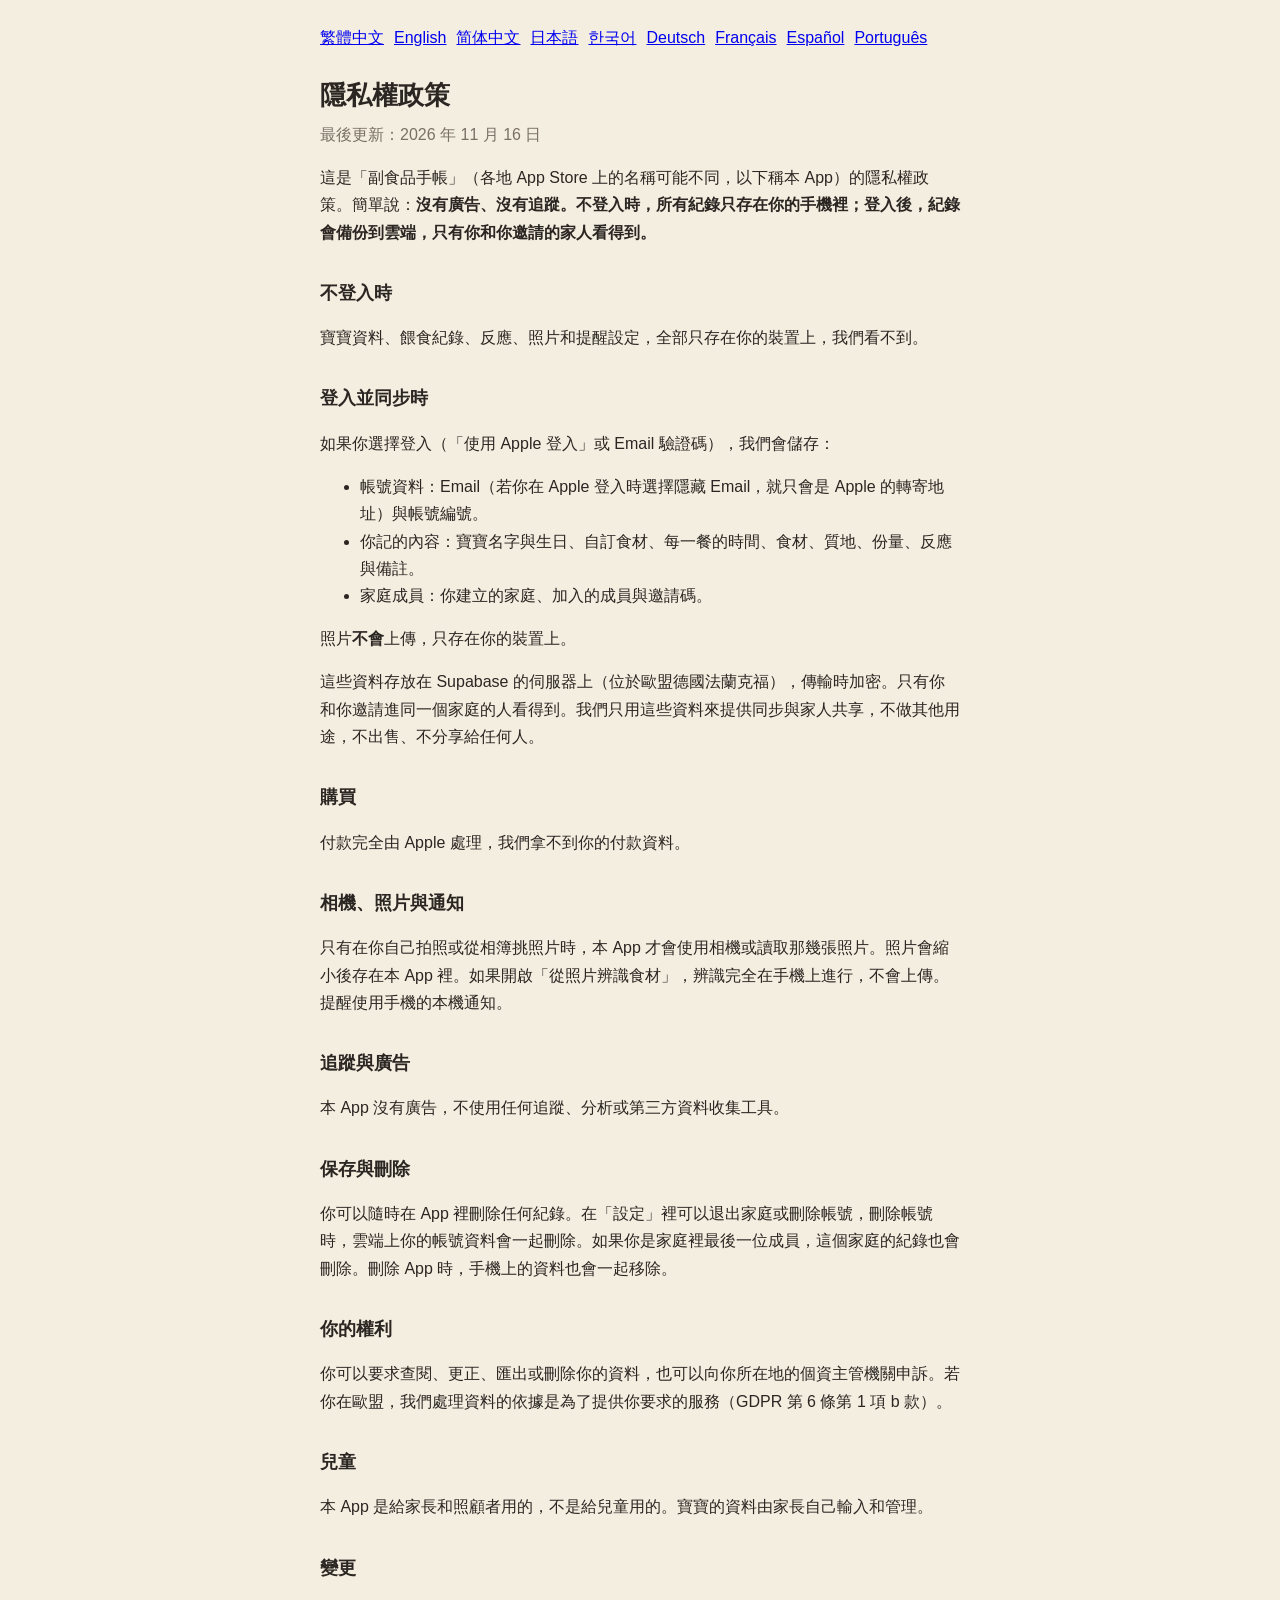
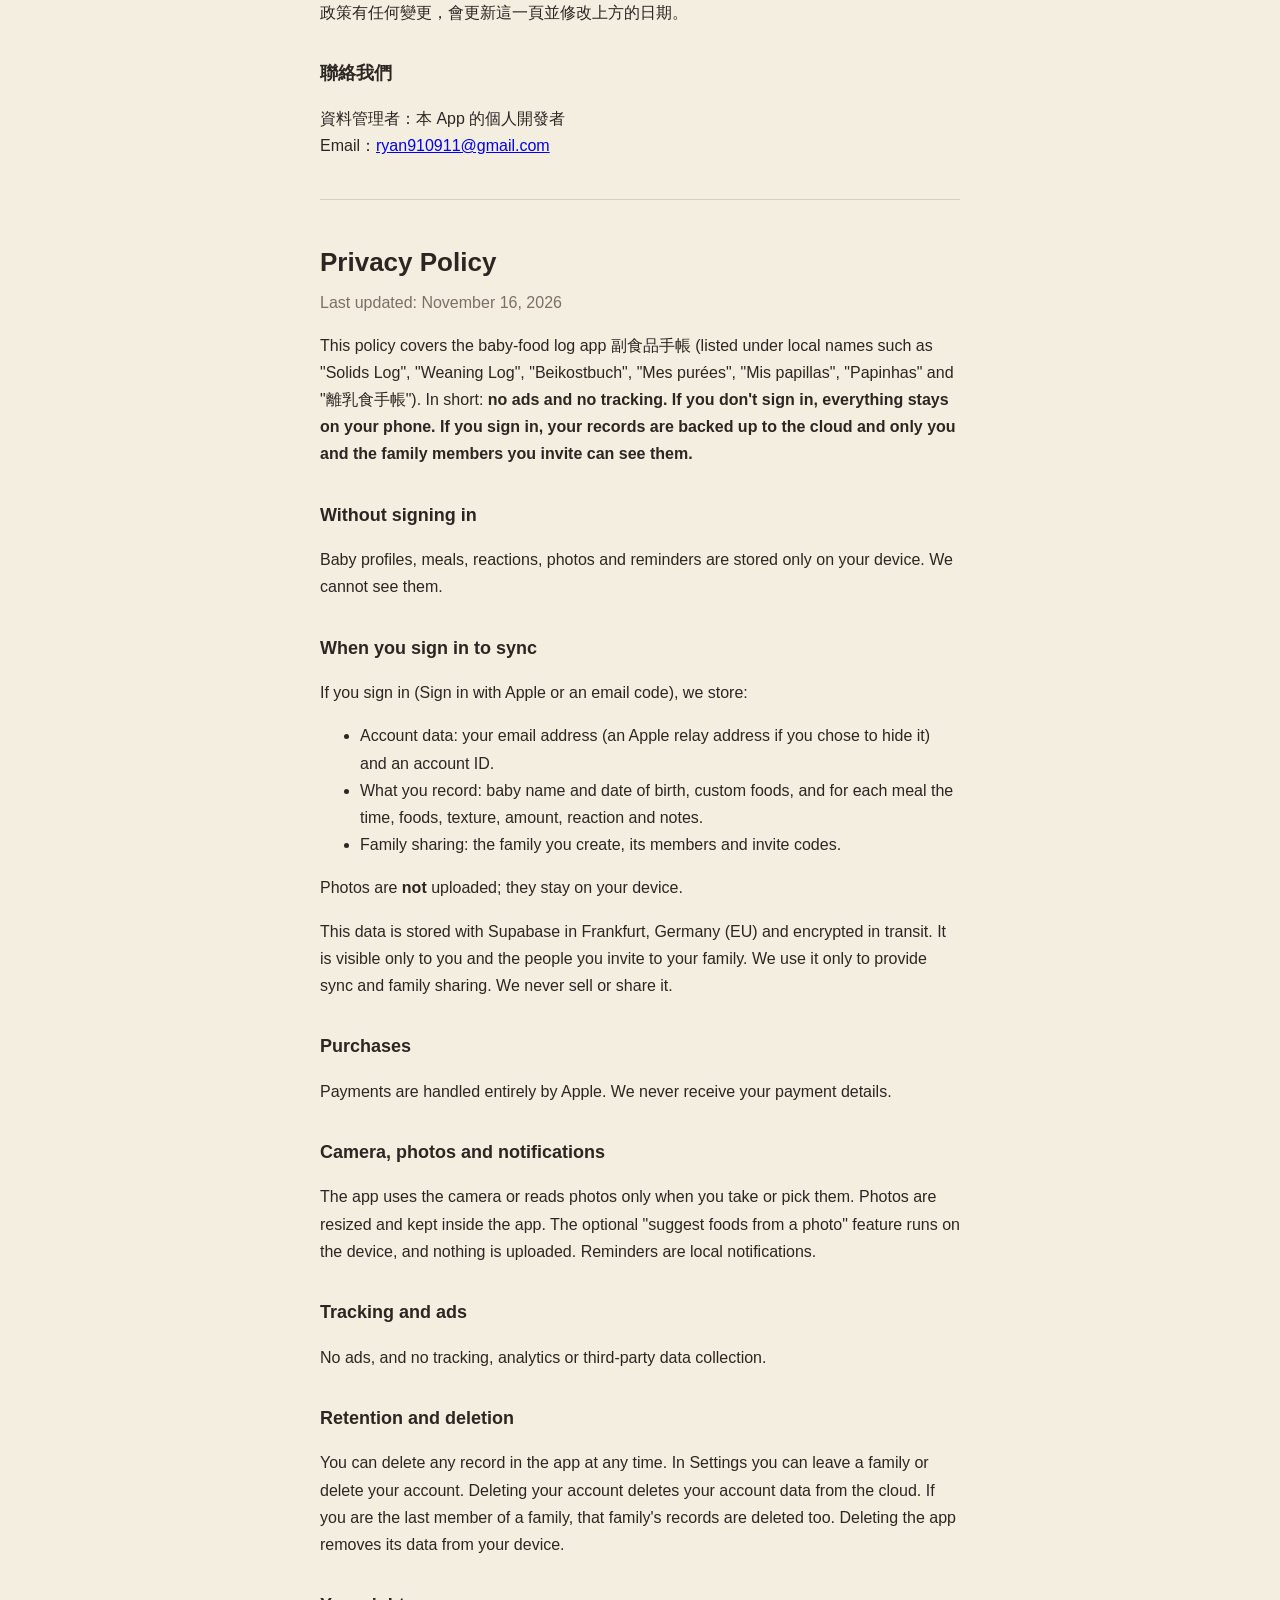
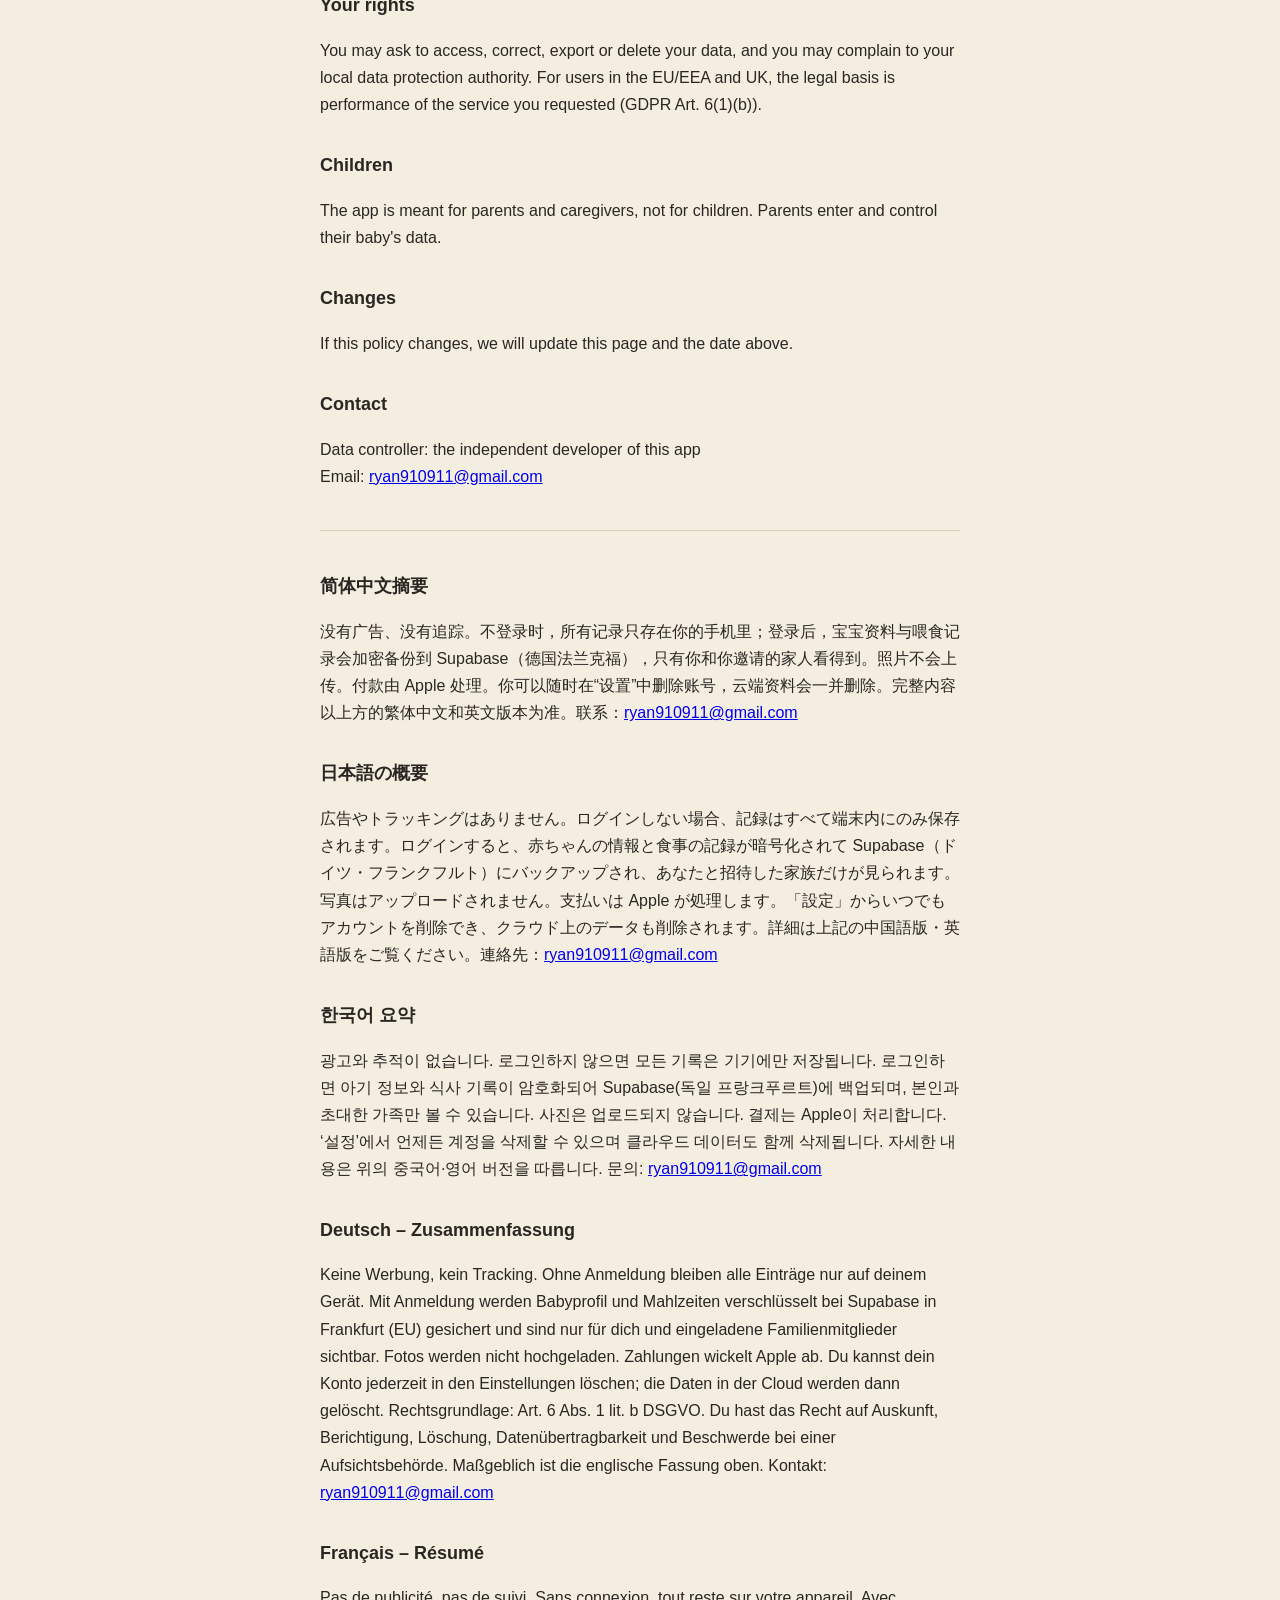
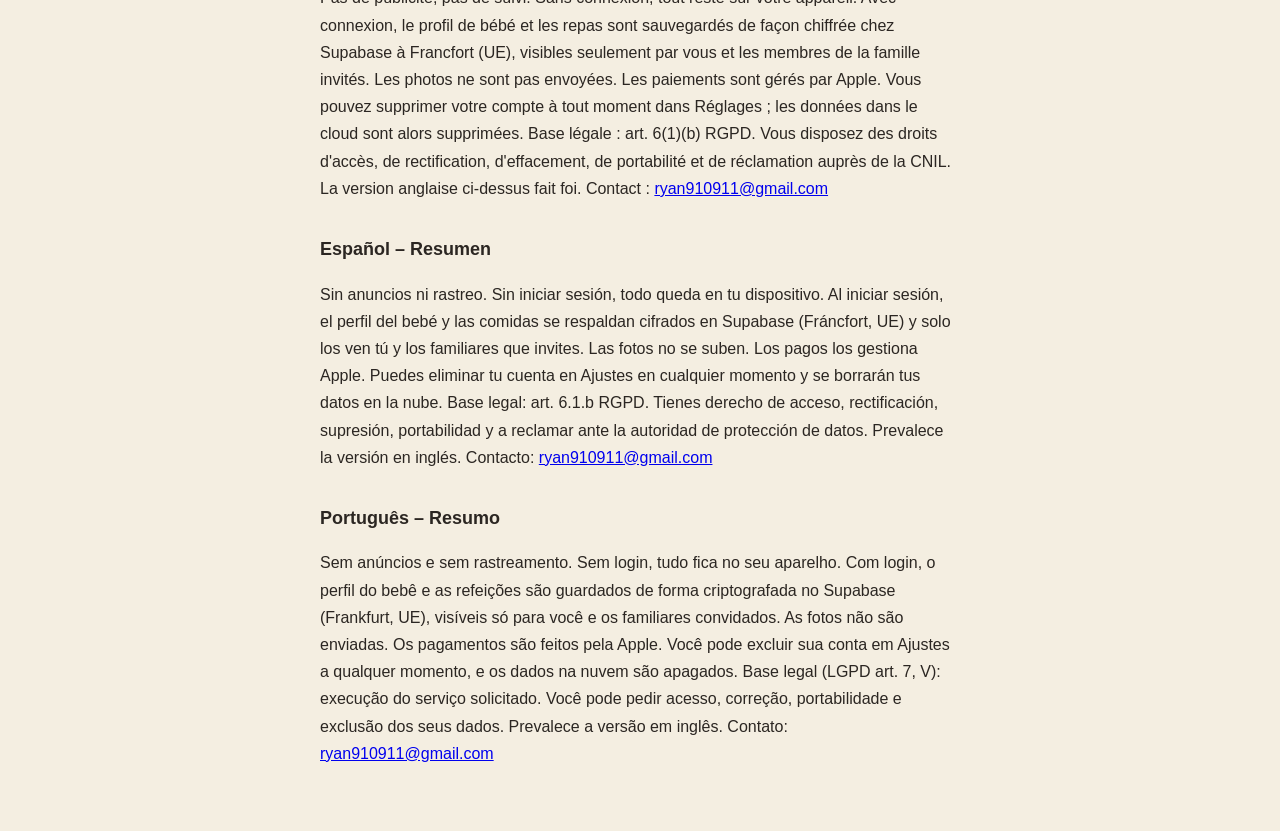
==== weaning/index.html @ 43e3ac85 "Add privacy policy for the baby-food log app Co-Authored-By: Claude Opus 5.5 <noreply@anthropic.com>" ====
<!doctype html>
<html lang="zh-Hant">
<head>
<meta charset="utf-8">
<meta name="viewport" content="width=device-width, initial-scale=1">
<title>隱私權政策 Privacy Policy – 副食品手帳</title>
<style>
  body { font-family: -apple-system, "PingFang TC", "Hiragino Sans", sans-serif; background: #F4EEE1; color: #2B2622; margin: 0; padding: 24px 16px 48px; line-height: 1.7; }
  main { max-width: 640px; margin: 0 auto; }
  h1 { font-size: 26px; margin-bottom: 4px; }
  h2 { font-size: 18px; margin-top: 32px; }
  p.date { color: #7A7064; margin-top: 0; }
  hr { border: none; border-top: 1px solid #D8CDB8; margin: 40px 0; }
  nav a { margin-right: 10px; }
</style>
</head>
<body>
<main>
<nav><a href="#zh-Hant">繁體中文</a><a href="#en">English</a><a href="#zh-Hans">简体中文</a><a href="#ja">日本語</a><a href="#ko">한국어</a><a href="#de">Deutsch</a><a href="#fr">Français</a><a href="#es">Español</a><a href="#pt">Português</a></nav>

<section id="zh-Hant" lang="zh-Hant">
<h1>隱私權政策</h1>
<p class="date">最後更新：2026 年 11 月 16 日</p>
<p>這是「副食品手帳」（各地 App Store 上的名稱可能不同，以下稱本 App）的隱私權政策。簡單說：<strong>沒有廣告、沒有追蹤。不登入時，所有紀錄只存在你的手機裡；登入後，紀錄會備份到雲端，只有你和你邀請的家人看得到。</strong></p>

<h2>不登入時</h2>
<p>寶寶資料、餵食紀錄、反應、照片和提醒設定，全部只存在你的裝置上，我們看不到。</p>

<h2>登入並同步時</h2>
<p>如果你選擇登入（「使用 Apple 登入」或 Email 驗證碼），我們會儲存：</p>
<ul>
<li>帳號資料：Email（若你在 Apple 登入時選擇隱藏 Email，就只會是 Apple 的轉寄地址）與帳號編號。</li>
<li>你記的內容：寶寶名字與生日、自訂食材、每一餐的時間、食材、質地、份量、反應與備註。</li>
<li>家庭成員：你建立的家庭、加入的成員與邀請碼。</li>
</ul>
<p>照片<strong>不會</strong>上傳，只存在你的裝置上。</p>
<p>這些資料存放在 Supabase 的伺服器上（位於歐盟德國法蘭克福），傳輸時加密。只有你和你邀請進同一個家庭的人看得到。我們只用這些資料來提供同步與家人共享，不做其他用途，不出售、不分享給任何人。</p>

<h2>購買</h2>
<p>付款完全由 Apple 處理，我們拿不到你的付款資料。</p>

<h2>相機、照片與通知</h2>
<p>只有在你自己拍照或從相簿挑照片時，本 App 才會使用相機或讀取那幾張照片。照片會縮小後存在本 App 裡。如果開啟「從照片辨識食材」，辨識完全在手機上進行，不會上傳。提醒使用手機的本機通知。</p>

<h2>追蹤與廣告</h2>
<p>本 App 沒有廣告，不使用任何追蹤、分析或第三方資料收集工具。</p>

<h2>保存與刪除</h2>
<p>你可以隨時在 App 裡刪除任何紀錄。在「設定」裡可以退出家庭或刪除帳號，刪除帳號時，雲端上你的帳號資料會一起刪除。如果你是家庭裡最後一位成員，這個家庭的紀錄也會刪除。刪除 App 時，手機上的資料也會一起移除。</p>

<h2>你的權利</h2>
<p>你可以要求查閱、更正、匯出或刪除你的資料，也可以向你所在地的個資主管機關申訴。若你在歐盟，我們處理資料的依據是為了提供你要求的服務（GDPR 第 6 條第 1 項 b 款）。</p>

<h2>兒童</h2>
<p>本 App 是給家長和照顧者用的，不是給兒童用的。寶寶的資料由家長自己輸入和管理。</p>

<h2>變更</h2>
<p>政策有任何變更，會更新這一頁並修改上方的日期。</p>

<h2>聯絡我們</h2>
<p>資料管理者：本 App 的個人開發者<br>Email：<a href="mailto:ryan910911@gmail.com">ryan910911@gmail.com</a></p>
</section>

<hr>

<section id="en" lang="en">
<h1>Privacy Policy</h1>
<p class="date">Last updated: November 16, 2026</p>
<p>This policy covers the baby-food log app 副食品手帳 (listed under local names such as "Solids Log", "Weaning Log", "Beikostbuch", "Mes purées", "Mis papillas", "Papinhas" and "離乳食手帳"). In short: <strong>no ads and no tracking. If you don't sign in, everything stays on your phone. If you sign in, your records are backed up to the cloud and only you and the family members you invite can see them.</strong></p>
<h2>Without signing in</h2>
<p>Baby profiles, meals, reactions, photos and reminders are stored only on your device. We cannot see them.</p>
<h2>When you sign in to sync</h2>
<p>If you sign in (Sign in with Apple or an email code), we store:</p>
<ul>
<li>Account data: your email address (an Apple relay address if you chose to hide it) and an account ID.</li>
<li>What you record: baby name and date of birth, custom foods, and for each meal the time, foods, texture, amount, reaction and notes.</li>
<li>Family sharing: the family you create, its members and invite codes.</li>
</ul>
<p>Photos are <strong>not</strong> uploaded; they stay on your device.</p>
<p>This data is stored with Supabase in Frankfurt, Germany (EU) and encrypted in transit. It is visible only to you and the people you invite to your family. We use it only to provide sync and family sharing. We never sell or share it.</p>
<h2>Purchases</h2>
<p>Payments are handled entirely by Apple. We never receive your payment details.</p>
<h2>Camera, photos and notifications</h2>
<p>The app uses the camera or reads photos only when you take or pick them. Photos are resized and kept inside the app. The optional "suggest foods from a photo" feature runs on the device, and nothing is uploaded. Reminders are local notifications.</p>
<h2>Tracking and ads</h2>
<p>No ads, and no tracking, analytics or third-party data collection.</p>
<h2>Retention and deletion</h2>
<p>You can delete any record in the app at any time. In Settings you can leave a family or delete your account. Deleting your account deletes your account data from the cloud. If you are the last member of a family, that family's records are deleted too. Deleting the app removes its data from your device.</p>
<h2>Your rights</h2>
<p>You may ask to access, correct, export or delete your data, and you may complain to your local data protection authority. For users in the EU/EEA and UK, the legal basis is performance of the service you requested (GDPR Art. 6(1)(b)).</p>
<h2>Children</h2>
<p>The app is meant for parents and caregivers, not for children. Parents enter and control their baby's data.</p>
<h2>Changes</h2>
<p>If this policy changes, we will update this page and the date above.</p>
<h2>Contact</h2>
<p>Data controller: the independent developer of this app<br>Email: <a href="mailto:ryan910911@gmail.com">ryan910911@gmail.com</a></p>
</section>

<hr>
<section id="zh-Hans" lang="zh-Hans"><h2>简体中文摘要</h2><p>没有广告、没有追踪。不登录时，所有记录只存在你的手机里；登录后，宝宝资料与喂食记录会加密备份到 Supabase（德国法兰克福），只有你和你邀请的家人看得到。照片不会上传。付款由 Apple 处理。你可以随时在“设置”中删除账号，云端资料会一并删除。完整内容以上方的繁体中文和英文版本为准。联系：<a href="mailto:ryan910911@gmail.com">ryan910911@gmail.com</a></p></section>
<section id="ja" lang="ja"><h2>日本語の概要</h2><p>広告やトラッキングはありません。ログインしない場合、記録はすべて端末内にのみ保存されます。ログインすると、赤ちゃんの情報と食事の記録が暗号化されて Supabase（ドイツ・フランクフルト）にバックアップされ、あなたと招待した家族だけが見られます。写真はアップロードされません。支払いは Apple が処理します。「設定」からいつでもアカウントを削除でき、クラウド上のデータも削除されます。詳細は上記の中国語版・英語版をご覧ください。連絡先：<a href="mailto:ryan910911@gmail.com">ryan910911@gmail.com</a></p></section>
<section id="ko" lang="ko"><h2>한국어 요약</h2><p>광고와 추적이 없습니다. 로그인하지 않으면 모든 기록은 기기에만 저장됩니다. 로그인하면 아기 정보와 식사 기록이 암호화되어 Supabase(독일 프랑크푸르트)에 백업되며, 본인과 초대한 가족만 볼 수 있습니다. 사진은 업로드되지 않습니다. 결제는 Apple이 처리합니다. ‘설정’에서 언제든 계정을 삭제할 수 있으며 클라우드 데이터도 함께 삭제됩니다. 자세한 내용은 위의 중국어·영어 버전을 따릅니다. 문의: <a href="mailto:ryan910911@gmail.com">ryan910911@gmail.com</a></p></section>
<section id="de" lang="de"><h2>Deutsch – Zusammenfassung</h2><p>Keine Werbung, kein Tracking. Ohne Anmeldung bleiben alle Einträge nur auf deinem Gerät. Mit Anmeldung werden Babyprofil und Mahlzeiten verschlüsselt bei Supabase in Frankfurt (EU) gesichert und sind nur für dich und eingeladene Familienmitglieder sichtbar. Fotos werden nicht hochgeladen. Zahlungen wickelt Apple ab. Du kannst dein Konto jederzeit in den Einstellungen löschen; die Daten in der Cloud werden dann gelöscht. Rechtsgrundlage: Art. 6 Abs. 1 lit. b DSGVO. Du hast das Recht auf Auskunft, Berichtigung, Löschung, Datenübertragbarkeit und Beschwerde bei einer Aufsichtsbehörde. Maßgeblich ist die englische Fassung oben. Kontakt: <a href="mailto:ryan910911@gmail.com">ryan910911@gmail.com</a></p></section>
<section id="fr" lang="fr"><h2>Français – Résumé</h2><p>Pas de publicité, pas de suivi. Sans connexion, tout reste sur votre appareil. Avec connexion, le profil de bébé et les repas sont sauvegardés de façon chiffrée chez Supabase à Francfort (UE), visibles seulement par vous et les membres de la famille invités. Les photos ne sont pas envoyées. Les paiements sont gérés par Apple. Vous pouvez supprimer votre compte à tout moment dans Réglages ; les données dans le cloud sont alors supprimées. Base légale : art. 6(1)(b) RGPD. Vous disposez des droits d'accès, de rectification, d'effacement, de portabilité et de réclamation auprès de la CNIL. La version anglaise ci-dessus fait foi. Contact : <a href="mailto:ryan910911@gmail.com">ryan910911@gmail.com</a></p></section>
<section id="es" lang="es"><h2>Español – Resumen</h2><p>Sin anuncios ni rastreo. Sin iniciar sesión, todo queda en tu dispositivo. Al iniciar sesión, el perfil del bebé y las comidas se respaldan cifrados en Supabase (Fráncfort, UE) y solo los ven tú y los familiares que invites. Las fotos no se suben. Los pagos los gestiona Apple. Puedes eliminar tu cuenta en Ajustes en cualquier momento y se borrarán tus datos en la nube. Base legal: art. 6.1.b RGPD. Tienes derecho de acceso, rectificación, supresión, portabilidad y a reclamar ante la autoridad de protección de datos. Prevalece la versión en inglés. Contacto: <a href="mailto:ryan910911@gmail.com">ryan910911@gmail.com</a></p></section>
<section id="pt" lang="pt-BR"><h2>Português – Resumo</h2><p>Sem anúncios e sem rastreamento. Sem login, tudo fica no seu aparelho. Com login, o perfil do bebê e as refeições são guardados de forma criptografada no Supabase (Frankfurt, UE), visíveis só para você e os familiares convidados. As fotos não são enviadas. Os pagamentos são feitos pela Apple. Você pode excluir sua conta em Ajustes a qualquer momento, e os dados na nuvem são apagados. Base legal (LGPD art. 7, V): execução do serviço solicitado. Você pode pedir acesso, correção, portabilidade e exclusão dos seus dados. Prevalece a versão em inglês. Contato: <a href="mailto:ryan910911@gmail.com">ryan910911@gmail.com</a></p></section>
</main>
</body>
</html>
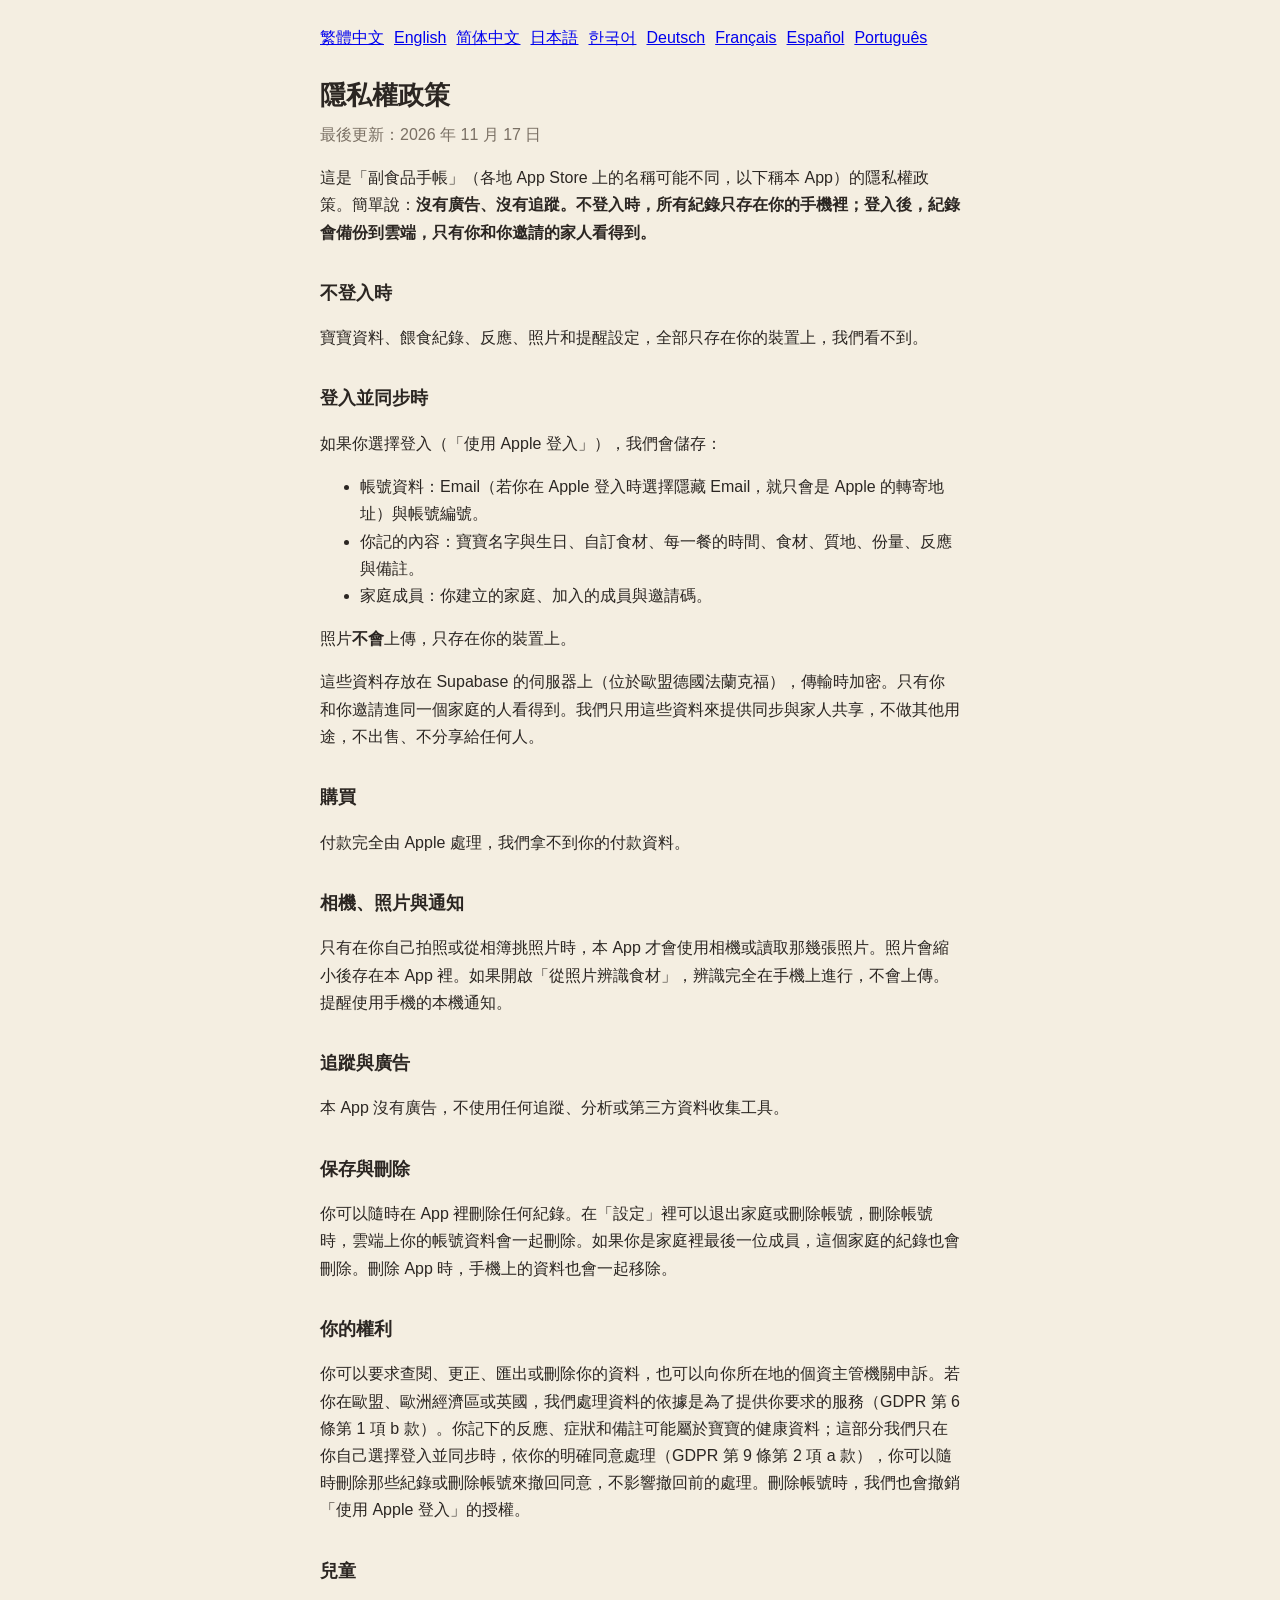
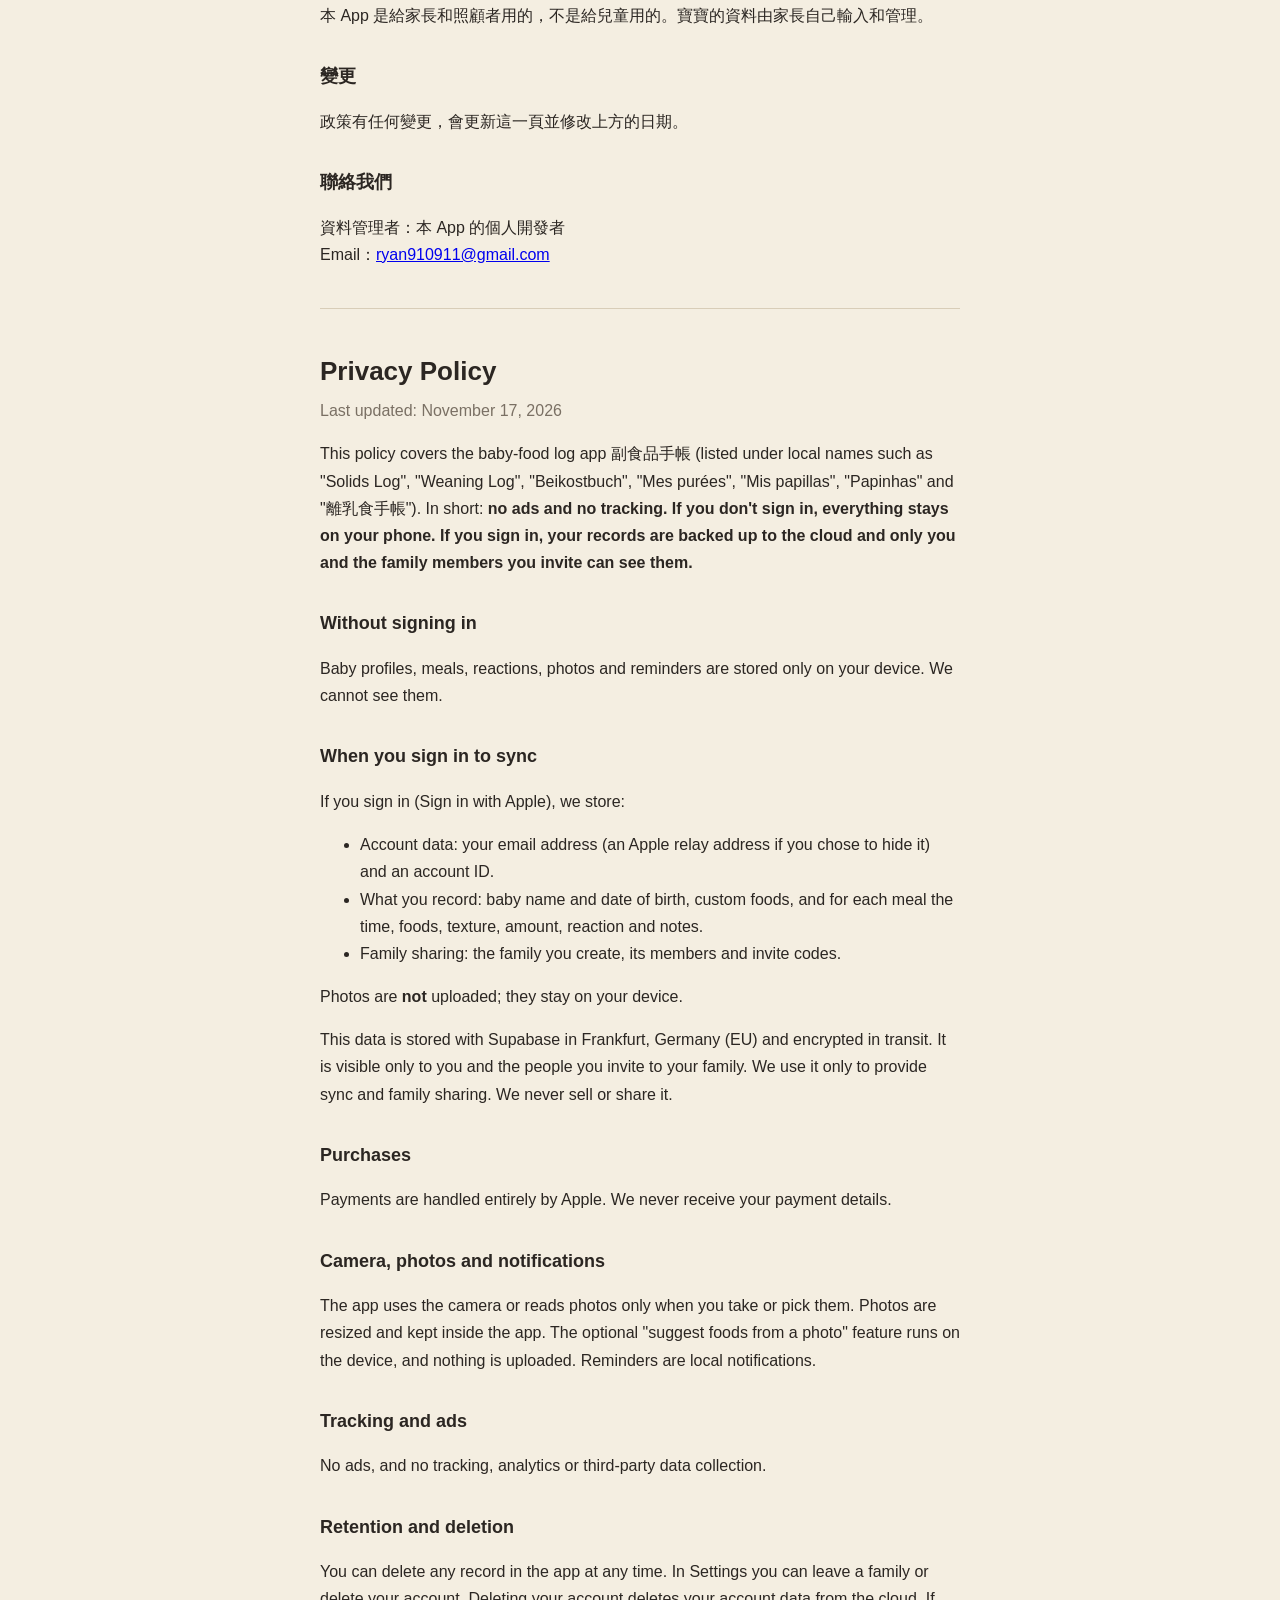
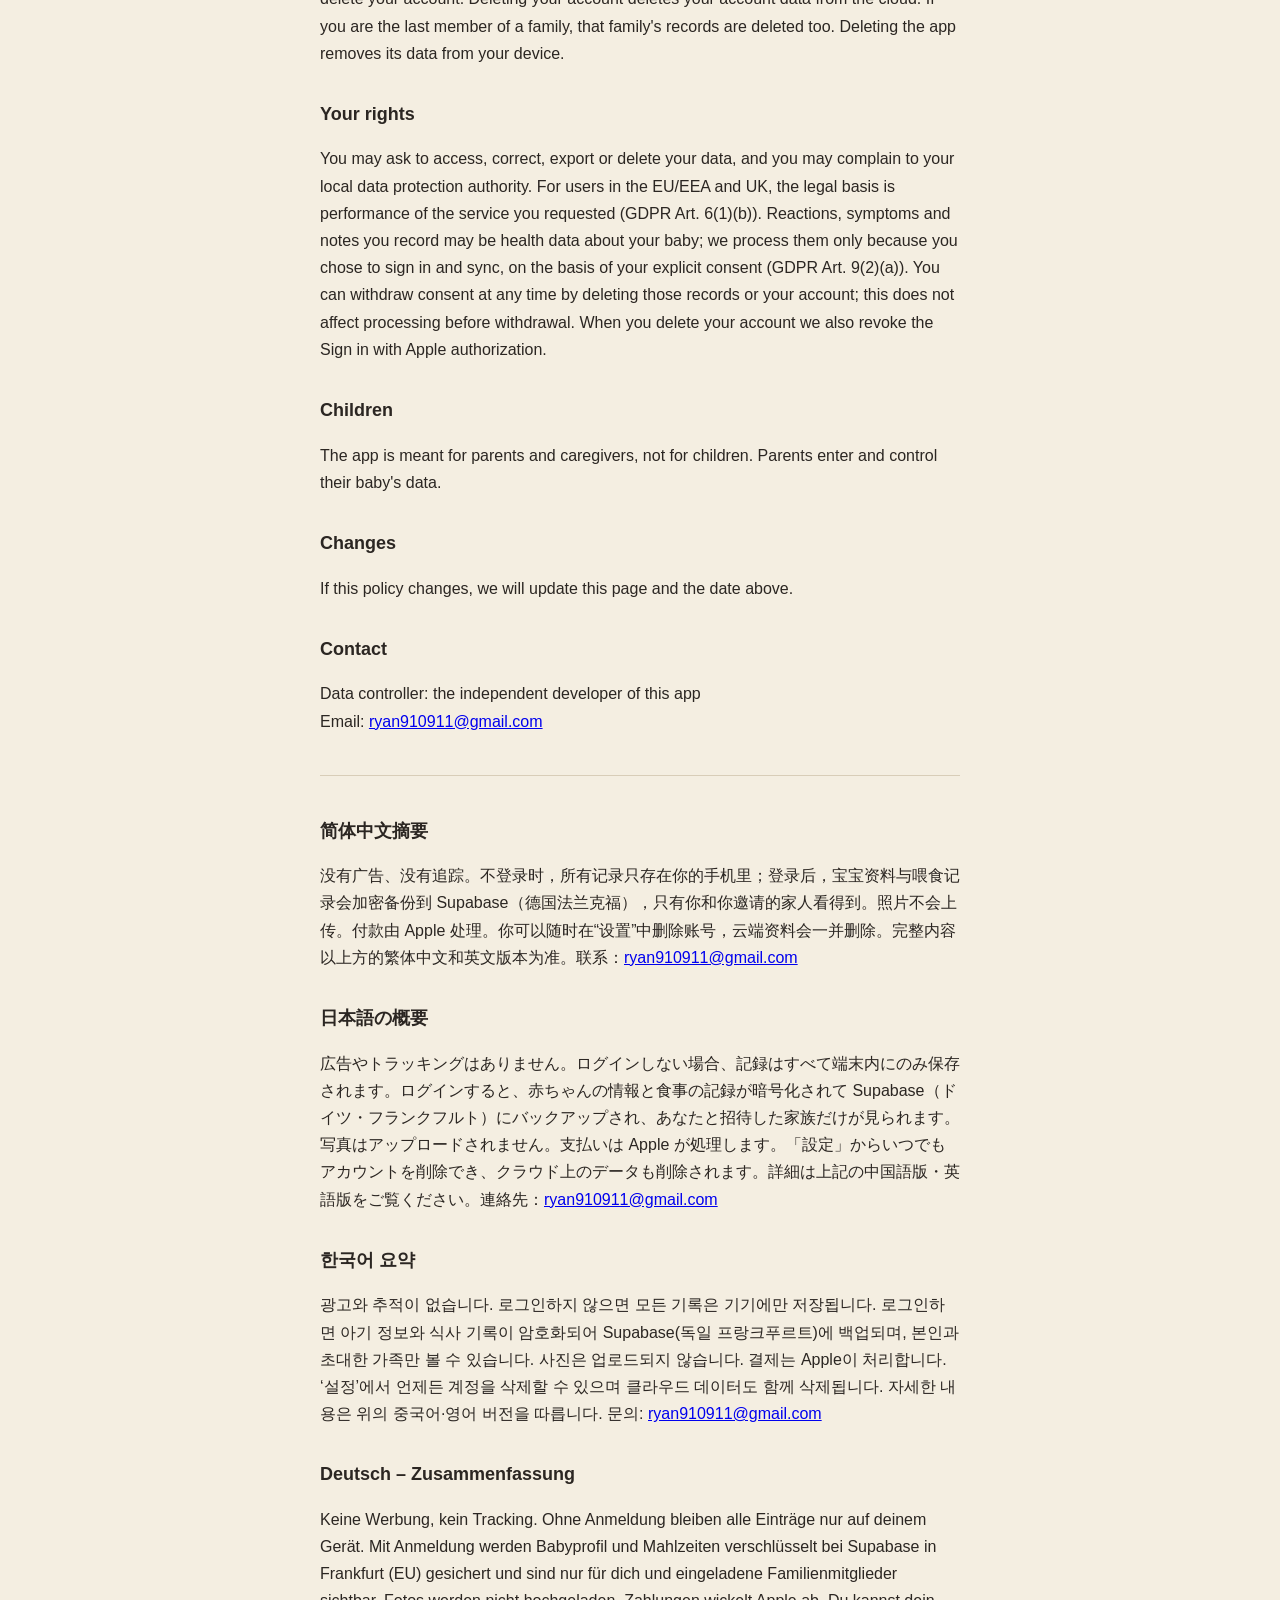
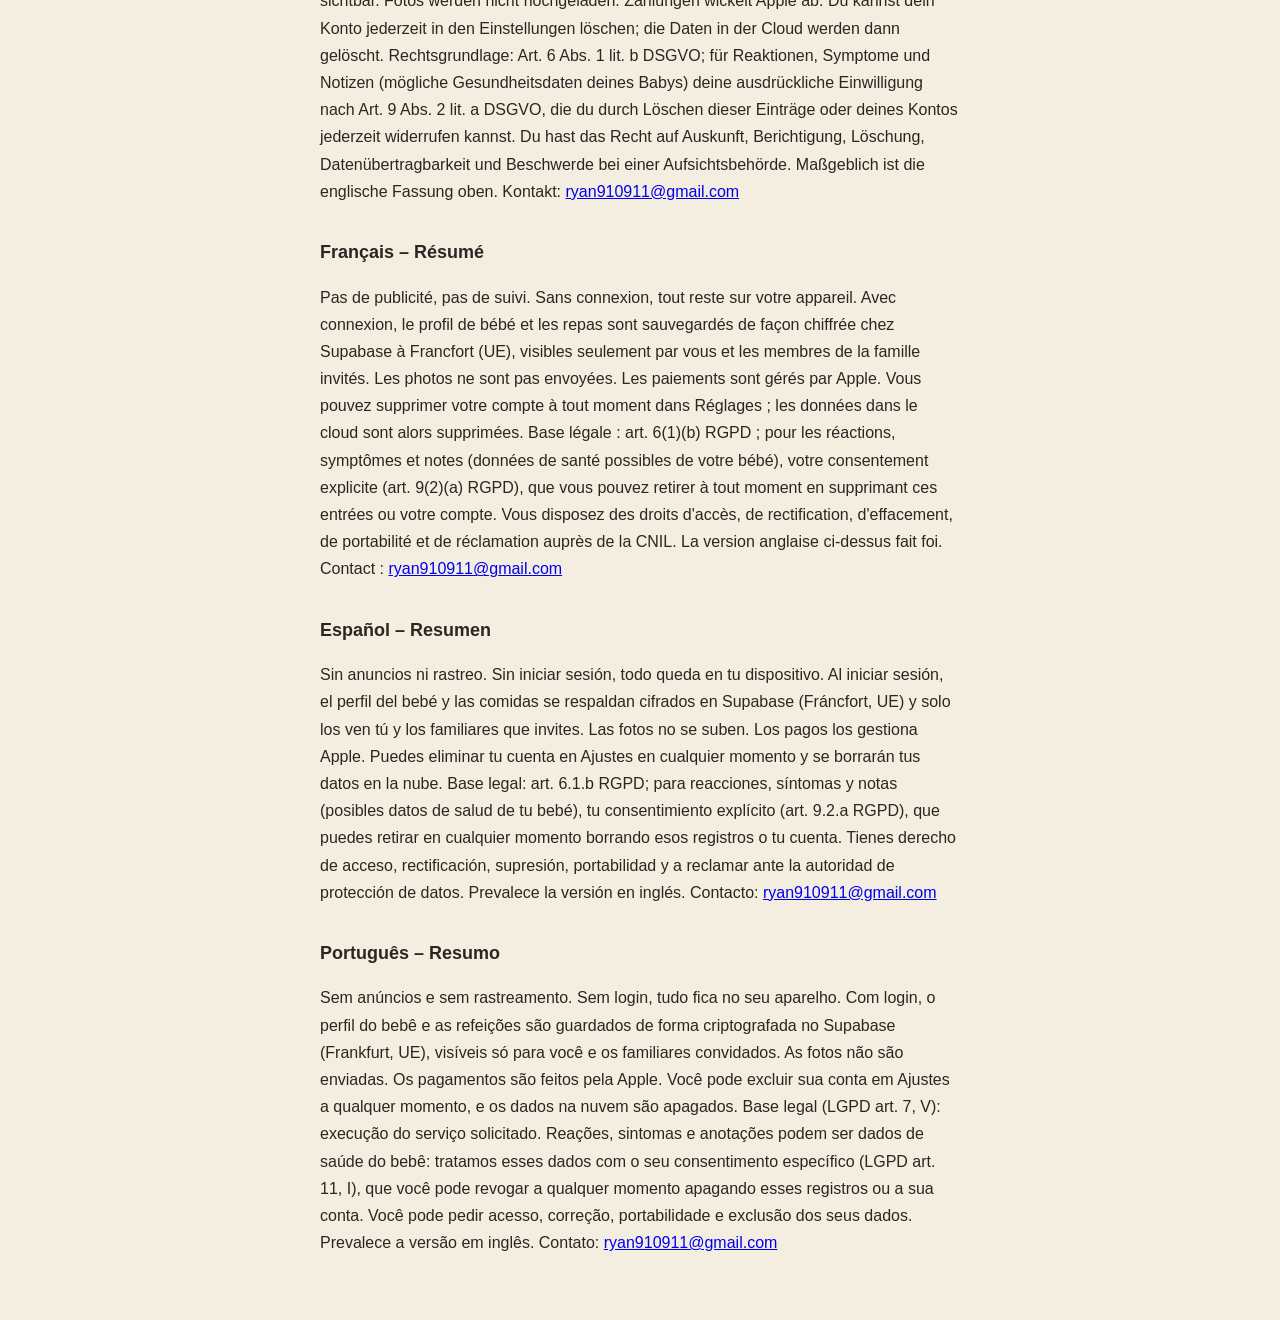
==== commit 6e955c92: "Weaning privacy policy: Sign in with Apple only, explicit consent for health-related notes (GDPR Art" ====
--- a/weaning/index.html
+++ b/weaning/index.html
@@ -20,14 +20,14 @@
 
 <section id="zh-Hant" lang="zh-Hant">
 <h1>隱私權政策</h1>
-<p class="date">最後更新：2026 年 11 月 16 日</p>
+<p class="date">最後更新：2026 年 11 月 17 日</p>
 <p>這是「副食品手帳」（各地 App Store 上的名稱可能不同，以下稱本 App）的隱私權政策。簡單說：<strong>沒有廣告、沒有追蹤。不登入時，所有紀錄只存在你的手機裡；登入後，紀錄會備份到雲端，只有你和你邀請的家人看得到。</strong></p>
 
 <h2>不登入時</h2>
 <p>寶寶資料、餵食紀錄、反應、照片和提醒設定，全部只存在你的裝置上，我們看不到。</p>
 
 <h2>登入並同步時</h2>
-<p>如果你選擇登入（「使用 Apple 登入」或 Email 驗證碼），我們會儲存：</p>
+<p>如果你選擇登入（「使用 Apple 登入」），我們會儲存：</p>
 <ul>
 <li>帳號資料：Email（若你在 Apple 登入時選擇隱藏 Email，就只會是 Apple 的轉寄地址）與帳號編號。</li>
 <li>你記的內容：寶寶名字與生日、自訂食材、每一餐的時間、食材、質地、份量、反應與備註。</li>
@@ -49,7 +49,7 @@
 <p>你可以隨時在 App 裡刪除任何紀錄。在「設定」裡可以退出家庭或刪除帳號，刪除帳號時，雲端上你的帳號資料會一起刪除。如果你是家庭裡最後一位成員，這個家庭的紀錄也會刪除。刪除 App 時，手機上的資料也會一起移除。</p>
 
 <h2>你的權利</h2>
-<p>你可以要求查閱、更正、匯出或刪除你的資料，也可以向你所在地的個資主管機關申訴。若你在歐盟，我們處理資料的依據是為了提供你要求的服務（GDPR 第 6 條第 1 項 b 款）。</p>
+<p>你可以要求查閱、更正、匯出或刪除你的資料，也可以向你所在地的個資主管機關申訴。若你在歐盟、歐洲經濟區或英國，我們處理資料的依據是為了提供你要求的服務（GDPR 第 6 條第 1 項 b 款）。你記下的反應、症狀和備註可能屬於寶寶的健康資料；這部分我們只在你自己選擇登入並同步時，依你的明確同意處理（GDPR 第 9 條第 2 項 a 款），你可以隨時刪除那些紀錄或刪除帳號來撤回同意，不影響撤回前的處理。刪除帳號時，我們也會撤銷「使用 Apple 登入」的授權。</p>
 
 <h2>兒童</h2>
 <p>本 App 是給家長和照顧者用的，不是給兒童用的。寶寶的資料由家長自己輸入和管理。</p>
@@ -65,12 +65,12 @@
 
 <section id="en" lang="en">
 <h1>Privacy Policy</h1>
-<p class="date">Last updated: November 16, 2026</p>
+<p class="date">Last updated: November 17, 2026</p>
 <p>This policy covers the baby-food log app 副食品手帳 (listed under local names such as "Solids Log", "Weaning Log", "Beikostbuch", "Mes purées", "Mis papillas", "Papinhas" and "離乳食手帳"). In short: <strong>no ads and no tracking. If you don't sign in, everything stays on your phone. If you sign in, your records are backed up to the cloud and only you and the family members you invite can see them.</strong></p>
 <h2>Without signing in</h2>
 <p>Baby profiles, meals, reactions, photos and reminders are stored only on your device. We cannot see them.</p>
 <h2>When you sign in to sync</h2>
-<p>If you sign in (Sign in with Apple or an email code), we store:</p>
+<p>If you sign in (Sign in with Apple), we store:</p>
 <ul>
 <li>Account data: your email address (an Apple relay address if you chose to hide it) and an account ID.</li>
 <li>What you record: baby name and date of birth, custom foods, and for each meal the time, foods, texture, amount, reaction and notes.</li>
@@ -87,7 +87,7 @@
 <h2>Retention and deletion</h2>
 <p>You can delete any record in the app at any time. In Settings you can leave a family or delete your account. Deleting your account deletes your account data from the cloud. If you are the last member of a family, that family's records are deleted too. Deleting the app removes its data from your device.</p>
 <h2>Your rights</h2>
-<p>You may ask to access, correct, export or delete your data, and you may complain to your local data protection authority. For users in the EU/EEA and UK, the legal basis is performance of the service you requested (GDPR Art. 6(1)(b)).</p>
+<p>You may ask to access, correct, export or delete your data, and you may complain to your local data protection authority. For users in the EU/EEA and UK, the legal basis is performance of the service you requested (GDPR Art. 6(1)(b)). Reactions, symptoms and notes you record may be health data about your baby; we process them only because you chose to sign in and sync, on the basis of your explicit consent (GDPR Art. 9(2)(a)). You can withdraw consent at any time by deleting those records or your account; this does not affect processing before withdrawal. When you delete your account we also revoke the Sign in with Apple authorization.</p>
 <h2>Children</h2>
 <p>The app is meant for parents and caregivers, not for children. Parents enter and control their baby's data.</p>
 <h2>Changes</h2>
@@ -100,10 +100,10 @@
 <section id="zh-Hans" lang="zh-Hans"><h2>简体中文摘要</h2><p>没有广告、没有追踪。不登录时，所有记录只存在你的手机里；登录后，宝宝资料与喂食记录会加密备份到 Supabase（德国法兰克福），只有你和你邀请的家人看得到。照片不会上传。付款由 Apple 处理。你可以随时在“设置”中删除账号，云端资料会一并删除。完整内容以上方的繁体中文和英文版本为准。联系：<a href="mailto:ryan910911@gmail.com">ryan910911@gmail.com</a></p></section>
 <section id="ja" lang="ja"><h2>日本語の概要</h2><p>広告やトラッキングはありません。ログインしない場合、記録はすべて端末内にのみ保存されます。ログインすると、赤ちゃんの情報と食事の記録が暗号化されて Supabase（ドイツ・フランクフルト）にバックアップされ、あなたと招待した家族だけが見られます。写真はアップロードされません。支払いは Apple が処理します。「設定」からいつでもアカウントを削除でき、クラウド上のデータも削除されます。詳細は上記の中国語版・英語版をご覧ください。連絡先：<a href="mailto:ryan910911@gmail.com">ryan910911@gmail.com</a></p></section>
 <section id="ko" lang="ko"><h2>한국어 요약</h2><p>광고와 추적이 없습니다. 로그인하지 않으면 모든 기록은 기기에만 저장됩니다. 로그인하면 아기 정보와 식사 기록이 암호화되어 Supabase(독일 프랑크푸르트)에 백업되며, 본인과 초대한 가족만 볼 수 있습니다. 사진은 업로드되지 않습니다. 결제는 Apple이 처리합니다. ‘설정’에서 언제든 계정을 삭제할 수 있으며 클라우드 데이터도 함께 삭제됩니다. 자세한 내용은 위의 중국어·영어 버전을 따릅니다. 문의: <a href="mailto:ryan910911@gmail.com">ryan910911@gmail.com</a></p></section>
-<section id="de" lang="de"><h2>Deutsch – Zusammenfassung</h2><p>Keine Werbung, kein Tracking. Ohne Anmeldung bleiben alle Einträge nur auf deinem Gerät. Mit Anmeldung werden Babyprofil und Mahlzeiten verschlüsselt bei Supabase in Frankfurt (EU) gesichert und sind nur für dich und eingeladene Familienmitglieder sichtbar. Fotos werden nicht hochgeladen. Zahlungen wickelt Apple ab. Du kannst dein Konto jederzeit in den Einstellungen löschen; die Daten in der Cloud werden dann gelöscht. Rechtsgrundlage: Art. 6 Abs. 1 lit. b DSGVO. Du hast das Recht auf Auskunft, Berichtigung, Löschung, Datenübertragbarkeit und Beschwerde bei einer Aufsichtsbehörde. Maßgeblich ist die englische Fassung oben. Kontakt: <a href="mailto:ryan910911@gmail.com">ryan910911@gmail.com</a></p></section>
-<section id="fr" lang="fr"><h2>Français – Résumé</h2><p>Pas de publicité, pas de suivi. Sans connexion, tout reste sur votre appareil. Avec connexion, le profil de bébé et les repas sont sauvegardés de façon chiffrée chez Supabase à Francfort (UE), visibles seulement par vous et les membres de la famille invités. Les photos ne sont pas envoyées. Les paiements sont gérés par Apple. Vous pouvez supprimer votre compte à tout moment dans Réglages ; les données dans le cloud sont alors supprimées. Base légale : art. 6(1)(b) RGPD. Vous disposez des droits d'accès, de rectification, d'effacement, de portabilité et de réclamation auprès de la CNIL. La version anglaise ci-dessus fait foi. Contact : <a href="mailto:ryan910911@gmail.com">ryan910911@gmail.com</a></p></section>
-<section id="es" lang="es"><h2>Español – Resumen</h2><p>Sin anuncios ni rastreo. Sin iniciar sesión, todo queda en tu dispositivo. Al iniciar sesión, el perfil del bebé y las comidas se respaldan cifrados en Supabase (Fráncfort, UE) y solo los ven tú y los familiares que invites. Las fotos no se suben. Los pagos los gestiona Apple. Puedes eliminar tu cuenta en Ajustes en cualquier momento y se borrarán tus datos en la nube. Base legal: art. 6.1.b RGPD. Tienes derecho de acceso, rectificación, supresión, portabilidad y a reclamar ante la autoridad de protección de datos. Prevalece la versión en inglés. Contacto: <a href="mailto:ryan910911@gmail.com">ryan910911@gmail.com</a></p></section>
-<section id="pt" lang="pt-BR"><h2>Português – Resumo</h2><p>Sem anúncios e sem rastreamento. Sem login, tudo fica no seu aparelho. Com login, o perfil do bebê e as refeições são guardados de forma criptografada no Supabase (Frankfurt, UE), visíveis só para você e os familiares convidados. As fotos não são enviadas. Os pagamentos são feitos pela Apple. Você pode excluir sua conta em Ajustes a qualquer momento, e os dados na nuvem são apagados. Base legal (LGPD art. 7, V): execução do serviço solicitado. Você pode pedir acesso, correção, portabilidade e exclusão dos seus dados. Prevalece a versão em inglês. Contato: <a href="mailto:ryan910911@gmail.com">ryan910911@gmail.com</a></p></section>
+<section id="de" lang="de"><h2>Deutsch – Zusammenfassung</h2><p>Keine Werbung, kein Tracking. Ohne Anmeldung bleiben alle Einträge nur auf deinem Gerät. Mit Anmeldung werden Babyprofil und Mahlzeiten verschlüsselt bei Supabase in Frankfurt (EU) gesichert und sind nur für dich und eingeladene Familienmitglieder sichtbar. Fotos werden nicht hochgeladen. Zahlungen wickelt Apple ab. Du kannst dein Konto jederzeit in den Einstellungen löschen; die Daten in der Cloud werden dann gelöscht. Rechtsgrundlage: Art. 6 Abs. 1 lit. b DSGVO; für Reaktionen, Symptome und Notizen (mögliche Gesundheitsdaten deines Babys) deine ausdrückliche Einwilligung nach Art. 9 Abs. 2 lit. a DSGVO, die du durch Löschen dieser Einträge oder deines Kontos jederzeit widerrufen kannst. Du hast das Recht auf Auskunft, Berichtigung, Löschung, Datenübertragbarkeit und Beschwerde bei einer Aufsichtsbehörde. Maßgeblich ist die englische Fassung oben. Kontakt: <a href="mailto:ryan910911@gmail.com">ryan910911@gmail.com</a></p></section>
+<section id="fr" lang="fr"><h2>Français – Résumé</h2><p>Pas de publicité, pas de suivi. Sans connexion, tout reste sur votre appareil. Avec connexion, le profil de bébé et les repas sont sauvegardés de façon chiffrée chez Supabase à Francfort (UE), visibles seulement par vous et les membres de la famille invités. Les photos ne sont pas envoyées. Les paiements sont gérés par Apple. Vous pouvez supprimer votre compte à tout moment dans Réglages ; les données dans le cloud sont alors supprimées. Base légale : art. 6(1)(b) RGPD ; pour les réactions, symptômes et notes (données de santé possibles de votre bébé), votre consentement explicite (art. 9(2)(a) RGPD), que vous pouvez retirer à tout moment en supprimant ces entrées ou votre compte. Vous disposez des droits d'accès, de rectification, d'effacement, de portabilité et de réclamation auprès de la CNIL. La version anglaise ci-dessus fait foi. Contact : <a href="mailto:ryan910911@gmail.com">ryan910911@gmail.com</a></p></section>
+<section id="es" lang="es"><h2>Español – Resumen</h2><p>Sin anuncios ni rastreo. Sin iniciar sesión, todo queda en tu dispositivo. Al iniciar sesión, el perfil del bebé y las comidas se respaldan cifrados en Supabase (Fráncfort, UE) y solo los ven tú y los familiares que invites. Las fotos no se suben. Los pagos los gestiona Apple. Puedes eliminar tu cuenta en Ajustes en cualquier momento y se borrarán tus datos en la nube. Base legal: art. 6.1.b RGPD; para reacciones, síntomas y notas (posibles datos de salud de tu bebé), tu consentimiento explícito (art. 9.2.a RGPD), que puedes retirar en cualquier momento borrando esos registros o tu cuenta. Tienes derecho de acceso, rectificación, supresión, portabilidad y a reclamar ante la autoridad de protección de datos. Prevalece la versión en inglés. Contacto: <a href="mailto:ryan910911@gmail.com">ryan910911@gmail.com</a></p></section>
+<section id="pt" lang="pt-BR"><h2>Português – Resumo</h2><p>Sem anúncios e sem rastreamento. Sem login, tudo fica no seu aparelho. Com login, o perfil do bebê e as refeições são guardados de forma criptografada no Supabase (Frankfurt, UE), visíveis só para você e os familiares convidados. As fotos não são enviadas. Os pagamentos são feitos pela Apple. Você pode excluir sua conta em Ajustes a qualquer momento, e os dados na nuvem são apagados. Base legal (LGPD art. 7, V): execução do serviço solicitado. Reações, sintomas e anotações podem ser dados de saúde do bebê: tratamos esses dados com o seu consentimento específico (LGPD art. 11, I), que você pode revogar a qualquer momento apagando esses registros ou a sua conta. Você pode pedir acesso, correção, portabilidade e exclusão dos seus dados. Prevalece a versão em inglês. Contato: <a href="mailto:ryan910911@gmail.com">ryan910911@gmail.com</a></p></section>
 </main>
 </body>
 </html>
